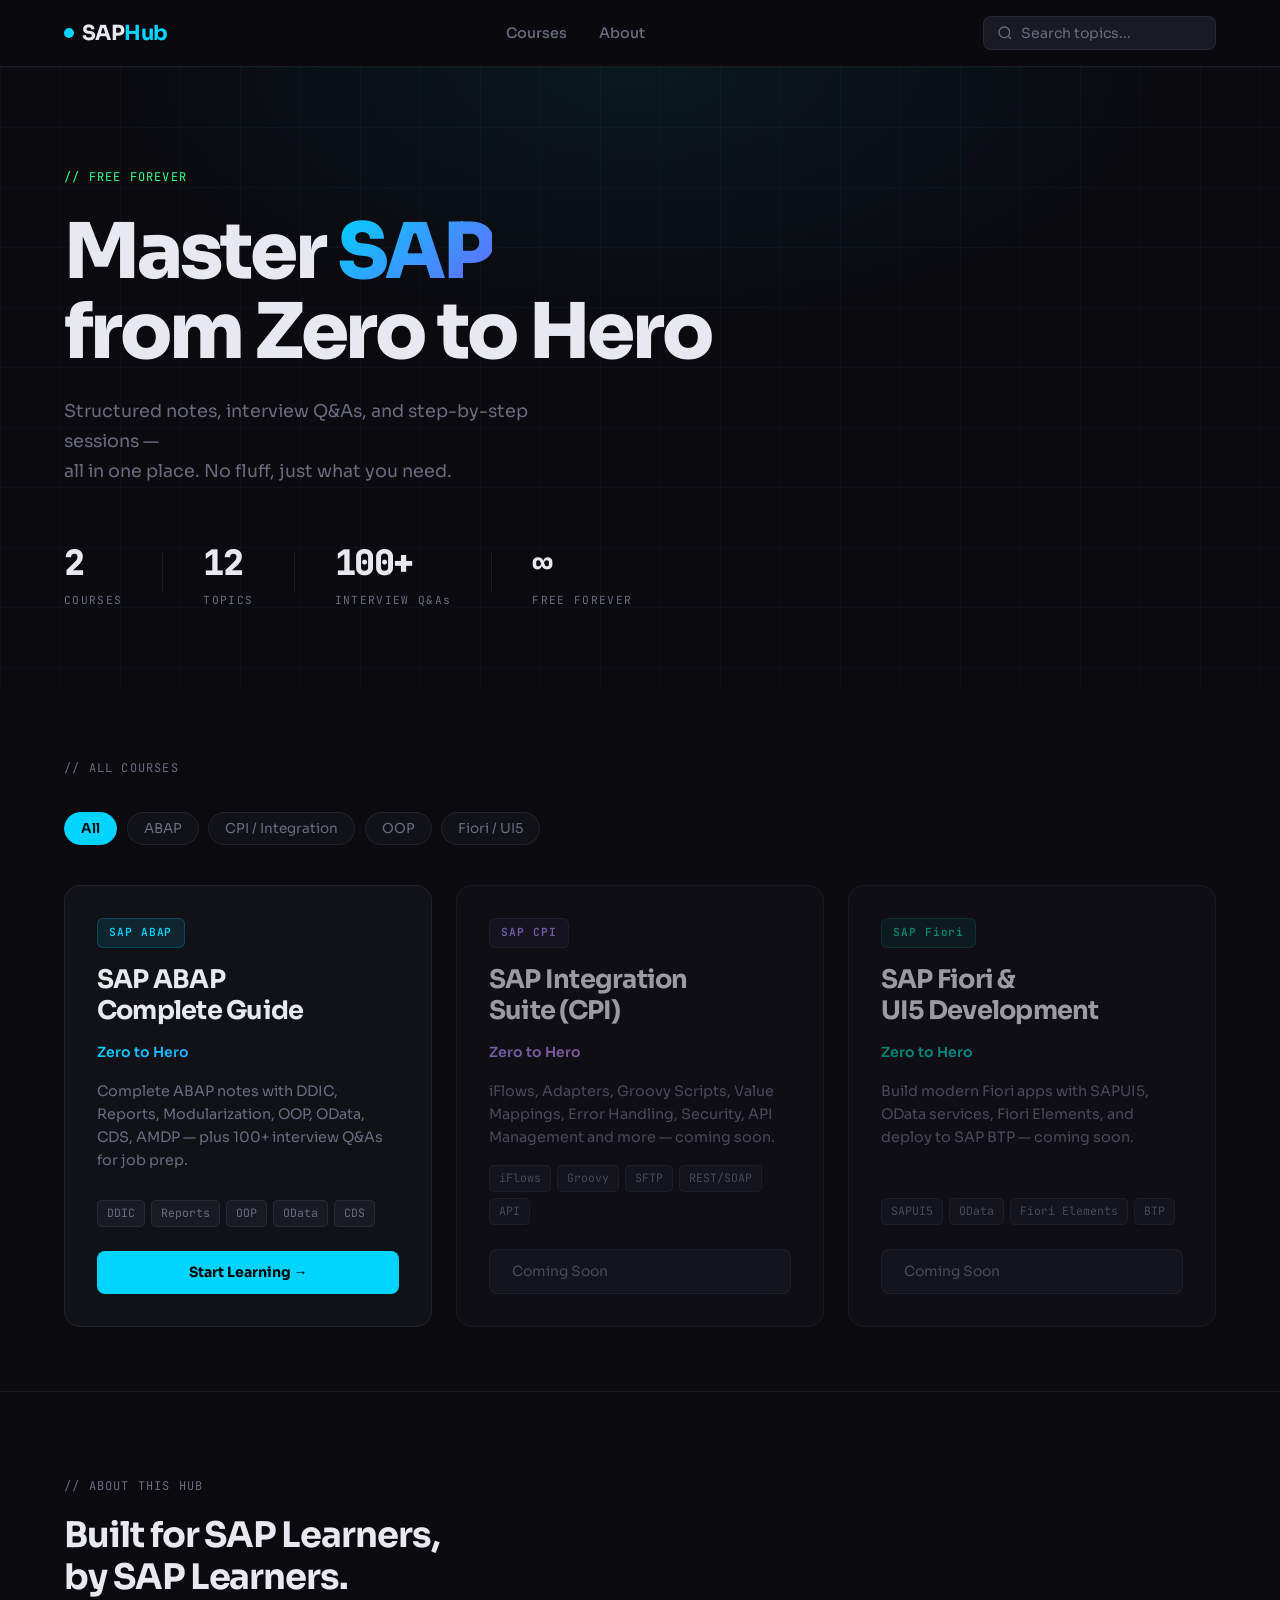
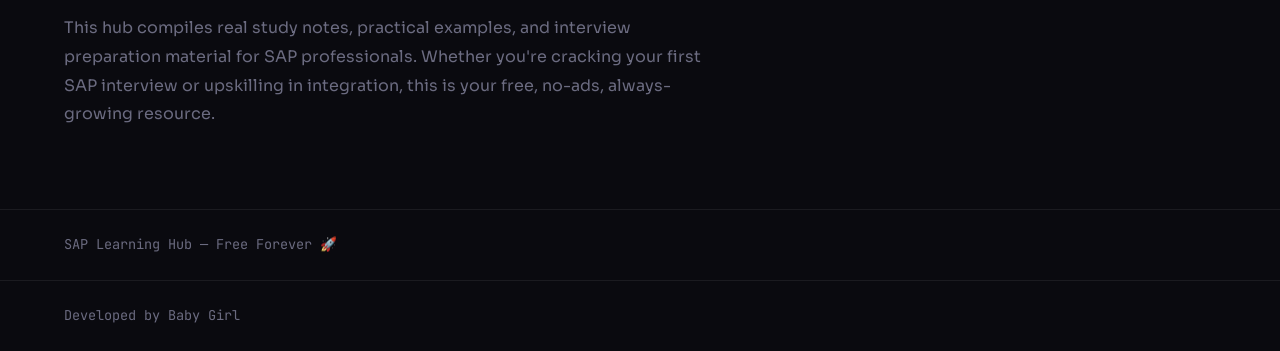
==== sap-developers-learning-hub/index.html @ d20fcca6 "Initial commit" ====
<!DOCTYPE html>
<html lang="en">
<head>
  <meta charset="UTF-8" />
  <meta name="viewport" content="width=device-width, initial-scale=1.0" />
  <title>SAP Learning Hub — Zero to Hero</title>
  <link rel="preconnect" href="https://fonts.googleapis.com" />
  <link rel="preconnect" href="https://fonts.gstatic.com" crossorigin />
  <link href="https://fonts.googleapis.com/css2?family=JetBrains+Mono:wght@400;600;700&family=Sora:wght@300;400;600;700;800&display=swap" rel="stylesheet" />
  <link rel="stylesheet" href="style.css" />
</head>
<body>

  <!-- NAVBAR -->
  <nav class="navbar">
    <div class="nav-brand">
      <span class="brand-dot"></span>
      <span class="brand-name">SAP<span class="brand-accent">Hub</span></span>
    </div>
    <div class="nav-links">
      <a href="#courses">Courses</a>
      <a href="#about">About</a>
    </div>
    <div class="nav-search">
      <svg width="16" height="16" viewBox="0 0 24 24" fill="none" stroke="currentColor" stroke-width="2"><circle cx="11" cy="11" r="8"/><path d="m21 21-4.35-4.35"/></svg>
      <input type="text" id="searchInput" placeholder="Search topics..." onkeyup="filterCourses()" />
    </div>
  </nav>

  <!-- HERO -->
  <section class="hero">
    <div class="hero-grid-bg"></div>
    <div class="hero-content">
      <div class="hero-badge">// FREE FOREVER</div>
      <h1 class="hero-title">
        Master <span class="gradient-text">SAP</span><br />
        from Zero to Hero
      </h1>
      <p class="hero-subtitle">
        Structured notes, interview Q&amp;As, and step-by-step sessions —<br />
        all in one place. No fluff, just what you need.
      </p>

      <div class="stats-row">
        <div class="stat-item">
          <span class="stat-number" id="totalCourses">2</span>
          <span class="stat-label">COURSES</span>
        </div>
        <div class="stat-divider"></div>
        <div class="stat-item">
          <span class="stat-number">12</span>
          <span class="stat-label">TOPICS</span>
        </div>
        <div class="stat-divider"></div>
        <div class="stat-item">
          <span class="stat-number">100+</span>
          <span class="stat-label">INTERVIEW Q&amp;As</span>
        </div>
        <div class="stat-divider"></div>
        <div class="stat-item">
          <span class="stat-number">∞</span>
          <span class="stat-label">FREE FOREVER</span>
        </div>
      </div>
    </div>
  </section>

  <!-- COURSES SECTION -->
  <section class="courses-section" id="courses">
    <div class="section-header">
      <span class="section-label">// ALL COURSES</span>
    </div>

    <div class="filter-bar">
      <button class="filter-btn active" onclick="filterByTag('all', this)">All</button>
      <button class="filter-btn" onclick="filterByTag('abap', this)">ABAP</button>
      <button class="filter-btn" onclick="filterByTag('cpi', this)">CPI / Integration</button>
      <button class="filter-btn" onclick="filterByTag('oop', this)">OOP</button>
      <button class="filter-btn" onclick="filterByTag('fiori', this)">Fiori / UI5</button>
    </div>

    <div class="courses-grid" id="coursesGrid">

      <!-- COURSE 1: SAP ABAP -->
      <div class="course-card" data-tags="abap oop" data-title="SAP ABAP Complete Guide">
        <div class="card-tag tag-abap">SAP ABAP</div>
        <h2 class="card-title">SAP ABAP<br/>Complete Guide</h2>
        <p class="card-sub gradient-text-abap">Zero to Hero</p>
        <p class="card-desc">Complete ABAP notes with DDIC, Reports, Modularization, OOP, OData, CDS, AMDP — plus 100+ interview Q&amp;As for job prep.</p>
        <div class="card-tags-row">
          <span class="tag">DDIC</span>
          <span class="tag">Reports</span>
          <span class="tag">OOP</span>
          <span class="tag">OData</span>
          <span class="tag">CDS</span>
        </div>
        <a href="abap/index.html" class="card-btn">Start Learning →</a>
      </div>

      <!-- COURSE 2: SAP CPI (Coming Soon) -->
      <div class="course-card coming-soon" data-tags="cpi" data-title="SAP CPI Integration">
        <div class="card-tag tag-cpi">SAP CPI</div>
        <h2 class="card-title">SAP Integration<br/>Suite (CPI)</h2>
        <p class="card-sub gradient-text-cpi">Zero to Hero</p>
        <p class="card-desc">iFlows, Adapters, Groovy Scripts, Value Mappings, Error Handling, Security, API Management and more — coming soon.</p>
        <div class="card-tags-row">
          <span class="tag">iFlows</span>
          <span class="tag">Groovy</span>
          <span class="tag">SFTP</span>
          <span class="tag">REST/SOAP</span>
          <span class="tag">API</span>
        </div>
        <span class="card-btn-disabled">Coming Soon</span>
      </div>

      <!-- COURSE 3: Fiori (Coming Soon) -->
      <div class="course-card coming-soon" data-tags="fiori" data-title="SAP Fiori UI5">
        <div class="card-tag tag-fiori">SAP Fiori</div>
        <h2 class="card-title">SAP Fiori &amp;<br/>UI5 Development</h2>
        <p class="card-sub gradient-text-fiori">Zero to Hero</p>
        <p class="card-desc">Build modern Fiori apps with SAPUI5, OData services, Fiori Elements, and deploy to SAP BTP — coming soon.</p>
        <div class="card-tags-row">
          <span class="tag">SAPUI5</span>
          <span class="tag">OData</span>
          <span class="tag">Fiori Elements</span>
          <span class="tag">BTP</span>
        </div>
        <span class="card-btn-disabled">Coming Soon</span>
      </div>

    </div>
  </section>

  <!-- ABOUT SECTION -->
  <section class="about-section" id="about">
    <div class="about-inner">
      <span class="section-label">// ABOUT THIS HUB</span>
      <h2 class="about-title">Built for SAP Learners,<br/>by SAP Learners.</h2>
      <p class="about-text">
        This hub compiles real study notes, practical examples, and interview preparation material for SAP professionals.
        Whether you're cracking your first SAP interview or upskilling in integration, this is your free, no-ads, always-growing resource.
      </p>
    </div>
  </section>

  <footer class="footer">
    <span>SAP Learning Hub — Free Forever 🚀</span>
  </footer>

    <footer class="footer">
    <span>Developed by Baby Girl </span>
  </footer>

  <script src="app.js"></script>
</body>
</html>
---- sap-developers-learning-hub/style.css ----
/* ===== RESET & BASE ===== */
*, *::before, *::after { box-sizing: border-box; margin: 0; padding: 0; }

:root {
  --bg: #0a0a0f;
  --bg2: #111118;
  --bg3: #1a1a24;
  --border: rgba(255,255,255,0.07);
  --text: #e8e8f0;
  --text-muted: #6b6b80;
  --accent-abap: #00d4ff;
  --accent-cpi: #7c5cbf;
  --accent-fiori: #00c9a7;
  --accent-green: #39ff8a;
  --font-main: 'Sora', sans-serif;
  --font-mono: 'JetBrains Mono', monospace;
}

html { scroll-behavior: smooth; }
body {
  background: var(--bg);
  color: var(--text);
  font-family: var(--font-main);
  font-size: 16px;
  line-height: 1.6;
  min-height: 100vh;
}

/* ===== NAVBAR ===== */
.navbar {
  display: flex;
  align-items: center;
  justify-content: space-between;
  padding: 1rem 4rem;
  border-bottom: 1px solid var(--border);
  position: sticky;
  top: 0;
  background: rgba(10,10,15,0.92);
  backdrop-filter: blur(12px);
  z-index: 100;
}

.nav-brand {
  display: flex;
  align-items: center;
  gap: 0.5rem;
  text-decoration: none;
}
.brand-dot {
  width: 10px; height: 10px;
  background: var(--accent-abap);
  border-radius: 50%;
  animation: pulse 2s infinite;
}
@keyframes pulse {
  0%, 100% { box-shadow: 0 0 0 0 rgba(0,212,255,0.4); }
  50% { box-shadow: 0 0 0 8px rgba(0,212,255,0); }
}
.brand-name {
  font-size: 1.3rem;
  font-weight: 700;
  letter-spacing: -0.03em;
  color: var(--text);
}
.brand-accent { color: var(--accent-abap); }

.nav-links { display: flex; gap: 2rem; }
.nav-links a {
  color: var(--text-muted);
  text-decoration: none;
  font-size: 0.9rem;
  font-weight: 500;
  transition: color 0.2s;
}
.nav-links a:hover { color: var(--text); }

.nav-search {
  display: flex;
  align-items: center;
  gap: 0.5rem;
  background: var(--bg3);
  border: 1px solid var(--border);
  border-radius: 8px;
  padding: 0.45rem 0.85rem;
}
.nav-search svg { color: var(--text-muted); flex-shrink: 0; }
.nav-search input {
  background: none;
  border: none;
  outline: none;
  color: var(--text);
  font-family: var(--font-main);
  font-size: 0.875rem;
  width: 180px;
}
.nav-search input::placeholder { color: var(--text-muted); }

/* ===== HERO ===== */
.hero {
  position: relative;
  padding: 6rem 4rem 5rem;
  overflow: hidden;
}
.hero-grid-bg {
  position: absolute;
  inset: 0;
  background-image:
    linear-gradient(rgba(0,212,255,0.04) 1px, transparent 1px),
    linear-gradient(90deg, rgba(0,212,255,0.04) 1px, transparent 1px);
  background-size: 60px 60px;
  pointer-events: none;
}
.hero-grid-bg::after {
  content: '';
  position: absolute;
  inset: 0;
  background: radial-gradient(ellipse 60% 60% at 50% 0%, rgba(0,212,255,0.07) 0%, transparent 70%);
}
.hero-content { position: relative; max-width: 800px; }
.hero-badge {
  font-family: var(--font-mono);
  font-size: 0.75rem;
  color: var(--accent-green);
  letter-spacing: 0.1em;
  margin-bottom: 1.5rem;
  display: inline-block;
}
.hero-title {
  font-size: clamp(2.8rem, 6vw, 5rem);
  font-weight: 800;
  line-height: 1.05;
  letter-spacing: -0.04em;
  margin-bottom: 1.5rem;
}
.gradient-text {
  background: linear-gradient(135deg, var(--accent-abap) 0%, #6c63ff 100%);
  -webkit-background-clip: text;
  -webkit-text-fill-color: transparent;
  background-clip: text;
}
.hero-subtitle {
  color: var(--text-muted);
  font-size: 1.1rem;
  margin-bottom: 3rem;
  max-width: 540px;
  line-height: 1.7;
}

/* ===== STATS ===== */
.stats-row {
  display: flex;
  align-items: center;
  gap: 2.5rem;
  flex-wrap: wrap;
}
.stat-item { display: flex; flex-direction: column; }
.stat-number {
  font-size: 2.2rem;
  font-weight: 800;
  letter-spacing: -0.04em;
  color: var(--text);
  font-family: var(--font-mono);
}
.stat-label {
  font-size: 0.7rem;
  font-family: var(--font-mono);
  color: var(--text-muted);
  letter-spacing: 0.12em;
  margin-top: 0.1rem;
}
.stat-divider {
  width: 1px;
  height: 2.5rem;
  background: var(--border);
}

/* ===== COURSES SECTION ===== */
.courses-section {
  padding: 4rem;
}
.section-header { margin-bottom: 2rem; }
.section-label {
  font-family: var(--font-mono);
  font-size: 0.75rem;
  color: var(--text-muted);
  letter-spacing: 0.1em;
}

/* ===== FILTER BAR ===== */
.filter-bar {
  display: flex;
  gap: 0.6rem;
  margin-bottom: 2.5rem;
  flex-wrap: wrap;
}
.filter-btn {
  padding: 0.45rem 1rem;
  border-radius: 999px;
  border: 1px solid var(--border);
  background: var(--bg2);
  color: var(--text-muted);
  font-family: var(--font-main);
  font-size: 0.85rem;
  cursor: pointer;
  transition: all 0.2s;
}
.filter-btn:hover { border-color: rgba(255,255,255,0.2); color: var(--text); }
.filter-btn.active {
  background: var(--accent-abap);
  border-color: var(--accent-abap);
  color: #000;
  font-weight: 600;
}

/* ===== COURSE CARDS ===== */
.courses-grid {
  display: grid;
  grid-template-columns: repeat(auto-fill, minmax(340px, 1fr));
  gap: 1.5rem;
}
.course-card {
  background: var(--bg2);
  border: 1px solid var(--border);
  border-radius: 16px;
  padding: 2rem;
  display: flex;
  flex-direction: column;
  gap: 1rem;
  transition: border-color 0.3s, transform 0.3s, box-shadow 0.3s;
  position: relative;
  overflow: hidden;
}
.course-card::before {
  content: '';
  position: absolute;
  top: 0; left: 0; right: 0;
  height: 1px;
  background: linear-gradient(90deg, transparent, rgba(0,212,255,0.4), transparent);
  opacity: 0;
  transition: opacity 0.3s;
}
.course-card:hover {
  border-color: rgba(0,212,255,0.25);
  transform: translateY(-4px);
  box-shadow: 0 20px 40px rgba(0,0,0,0.4);
}
.course-card:hover::before { opacity: 1; }

.course-card.coming-soon { opacity: 0.65; }
.course-card.coming-soon:hover { transform: none; }

.card-tag {
  display: inline-block;
  font-family: var(--font-mono);
  font-size: 0.7rem;
  letter-spacing: 0.08em;
  padding: 0.3rem 0.7rem;
  border-radius: 6px;
  font-weight: 600;
  width: fit-content;
}
.tag-abap { background: rgba(0,212,255,0.1); color: var(--accent-abap); border: 1px solid rgba(0,212,255,0.2); }
.tag-cpi  { background: rgba(124,92,191,0.1); color: #a78bfa; border: 1px solid rgba(124,92,191,0.2); }
.tag-fiori { background: rgba(0,201,167,0.1); color: var(--accent-fiori); border: 1px solid rgba(0,201,167,0.2); }

.card-title {
  font-size: 1.6rem;
  font-weight: 700;
  letter-spacing: -0.03em;
  line-height: 1.2;
}
.card-sub {
  font-size: 0.875rem;
  font-weight: 600;
}
.gradient-text-abap {
  background: linear-gradient(135deg, var(--accent-abap), #6c63ff);
  -webkit-background-clip: text; -webkit-text-fill-color: transparent; background-clip: text;
}
.gradient-text-cpi {
  background: linear-gradient(135deg, #a78bfa, #f472b6);
  -webkit-background-clip: text; -webkit-text-fill-color: transparent; background-clip: text;
}
.gradient-text-fiori {
  background: linear-gradient(135deg, var(--accent-fiori), #00d4ff);
  -webkit-background-clip: text; -webkit-text-fill-color: transparent; background-clip: text;
}

.card-desc {
  color: var(--text-muted);
  font-size: 0.9rem;
  line-height: 1.6;
  flex: 1;
}
.card-tags-row {
  display: flex;
  flex-wrap: wrap;
  gap: 0.4rem;
}
.tag {
  font-size: 0.72rem;
  font-family: var(--font-mono);
  padding: 0.2rem 0.55rem;
  border-radius: 5px;
  background: var(--bg3);
  color: var(--text-muted);
  border: 1px solid var(--border);
}
.card-btn {
  display: inline-block;
  margin-top: 0.5rem;
  padding: 0.65rem 1.4rem;
  background: var(--accent-abap);
  color: #000;
  font-weight: 700;
  font-size: 0.875rem;
  border-radius: 8px;
  text-decoration: none;
  transition: opacity 0.2s, transform 0.2s;
  text-align: center;
}
.card-btn:hover { opacity: 0.88; transform: translateY(-1px); }
.card-btn-disabled {
  display: inline-block;
  margin-top: 0.5rem;
  padding: 0.65rem 1.4rem;
  background: var(--bg3);
  color: var(--text-muted);
  font-size: 0.875rem;
  border-radius: 8px;
  border: 1px solid var(--border);
  cursor: not-allowed;
}

/* ===== ABOUT SECTION ===== */
.about-section {
  padding: 5rem 4rem;
  border-top: 1px solid var(--border);
}
.about-inner { max-width: 640px; }
.about-title {
  font-size: 2.2rem;
  font-weight: 700;
  letter-spacing: -0.03em;
  margin: 1rem 0;
  line-height: 1.2;
}
.about-text { color: var(--text-muted); line-height: 1.8; }

/* ===== FOOTER ===== */
.footer {
  border-top: 1px solid var(--border);
  padding: 1.5rem 4rem;
  color: var(--text-muted);
  font-size: 0.85rem;
  font-family: var(--font-mono);
}

/* ===== HIDDEN (filter) ===== */
.hidden { display: none !important; }

/* ===== RESPONSIVE ===== */
@media (max-width: 768px) {
  .navbar { padding: 1rem 1.5rem; }
  .nav-links { display: none; }
  .nav-search input { width: 120px; }
  .hero { padding: 4rem 1.5rem 3rem; }
  .courses-section, .about-section { padding: 3rem 1.5rem; }
  .courses-grid { grid-template-columns: 1fr; }
  .stats-row { gap: 1.5rem; }
  .footer { padding: 1.5rem; }
}
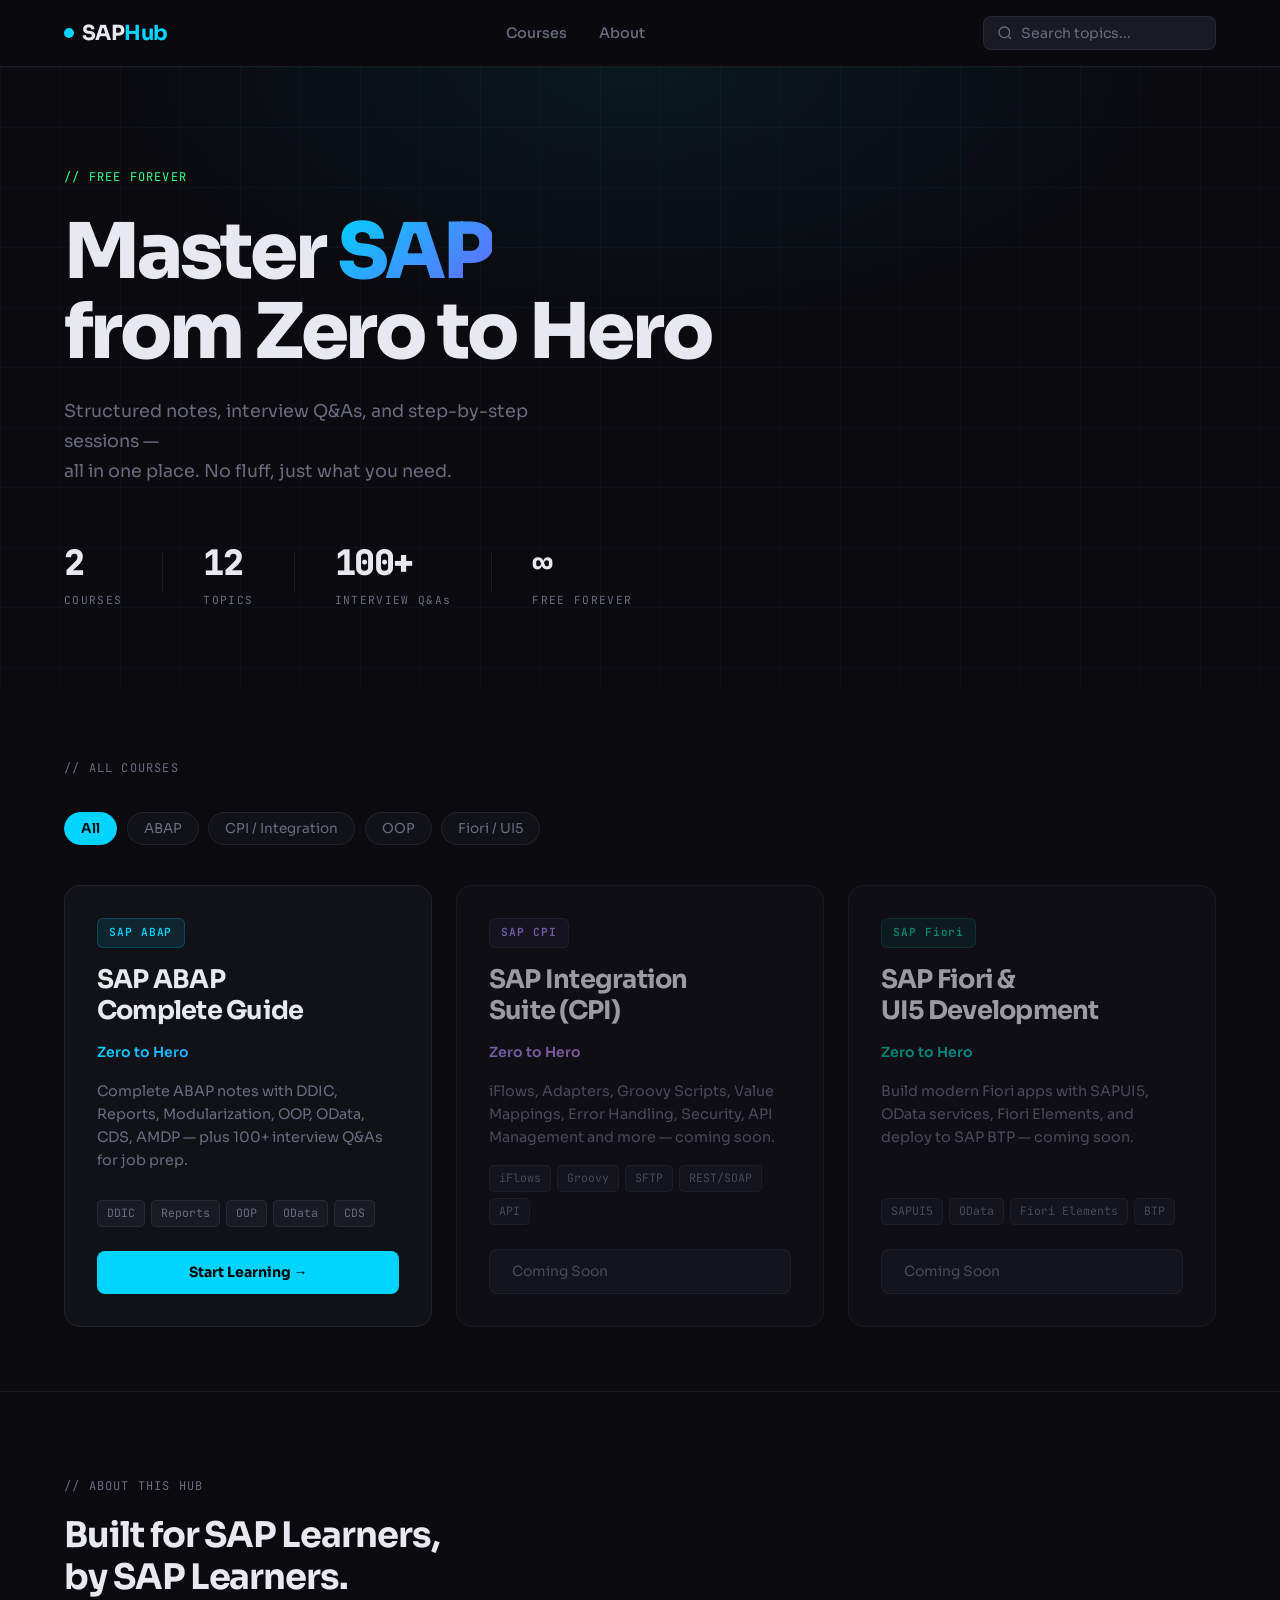
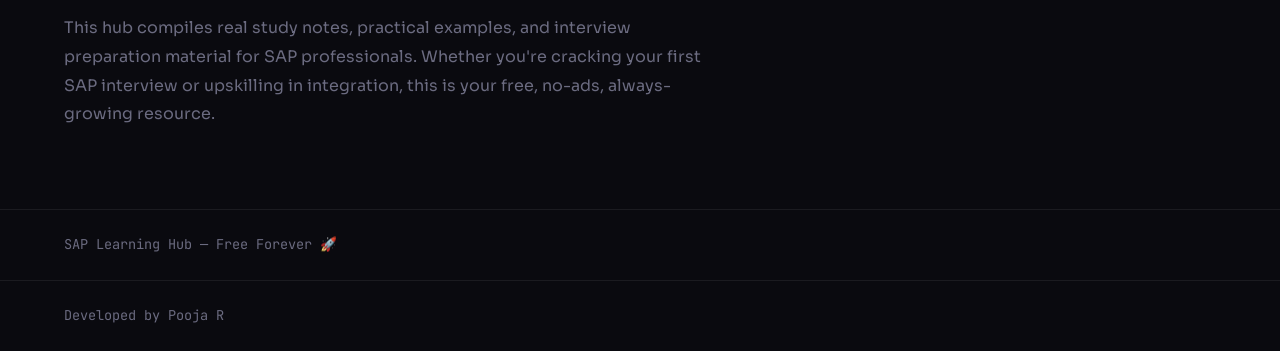
==== commit 51dfad5a: "Update index.html" ====
--- a/sap-developers-learning-hub/index.html
+++ b/sap-developers-learning-hub/index.html
@@ -148,7 +148,7 @@
   </footer>
 
     <footer class="footer">
-    <span>Developed by Baby Girl </span>
+    <span>Developed by Pooja R </span>
   </footer>
 
   <script src="app.js"></script>
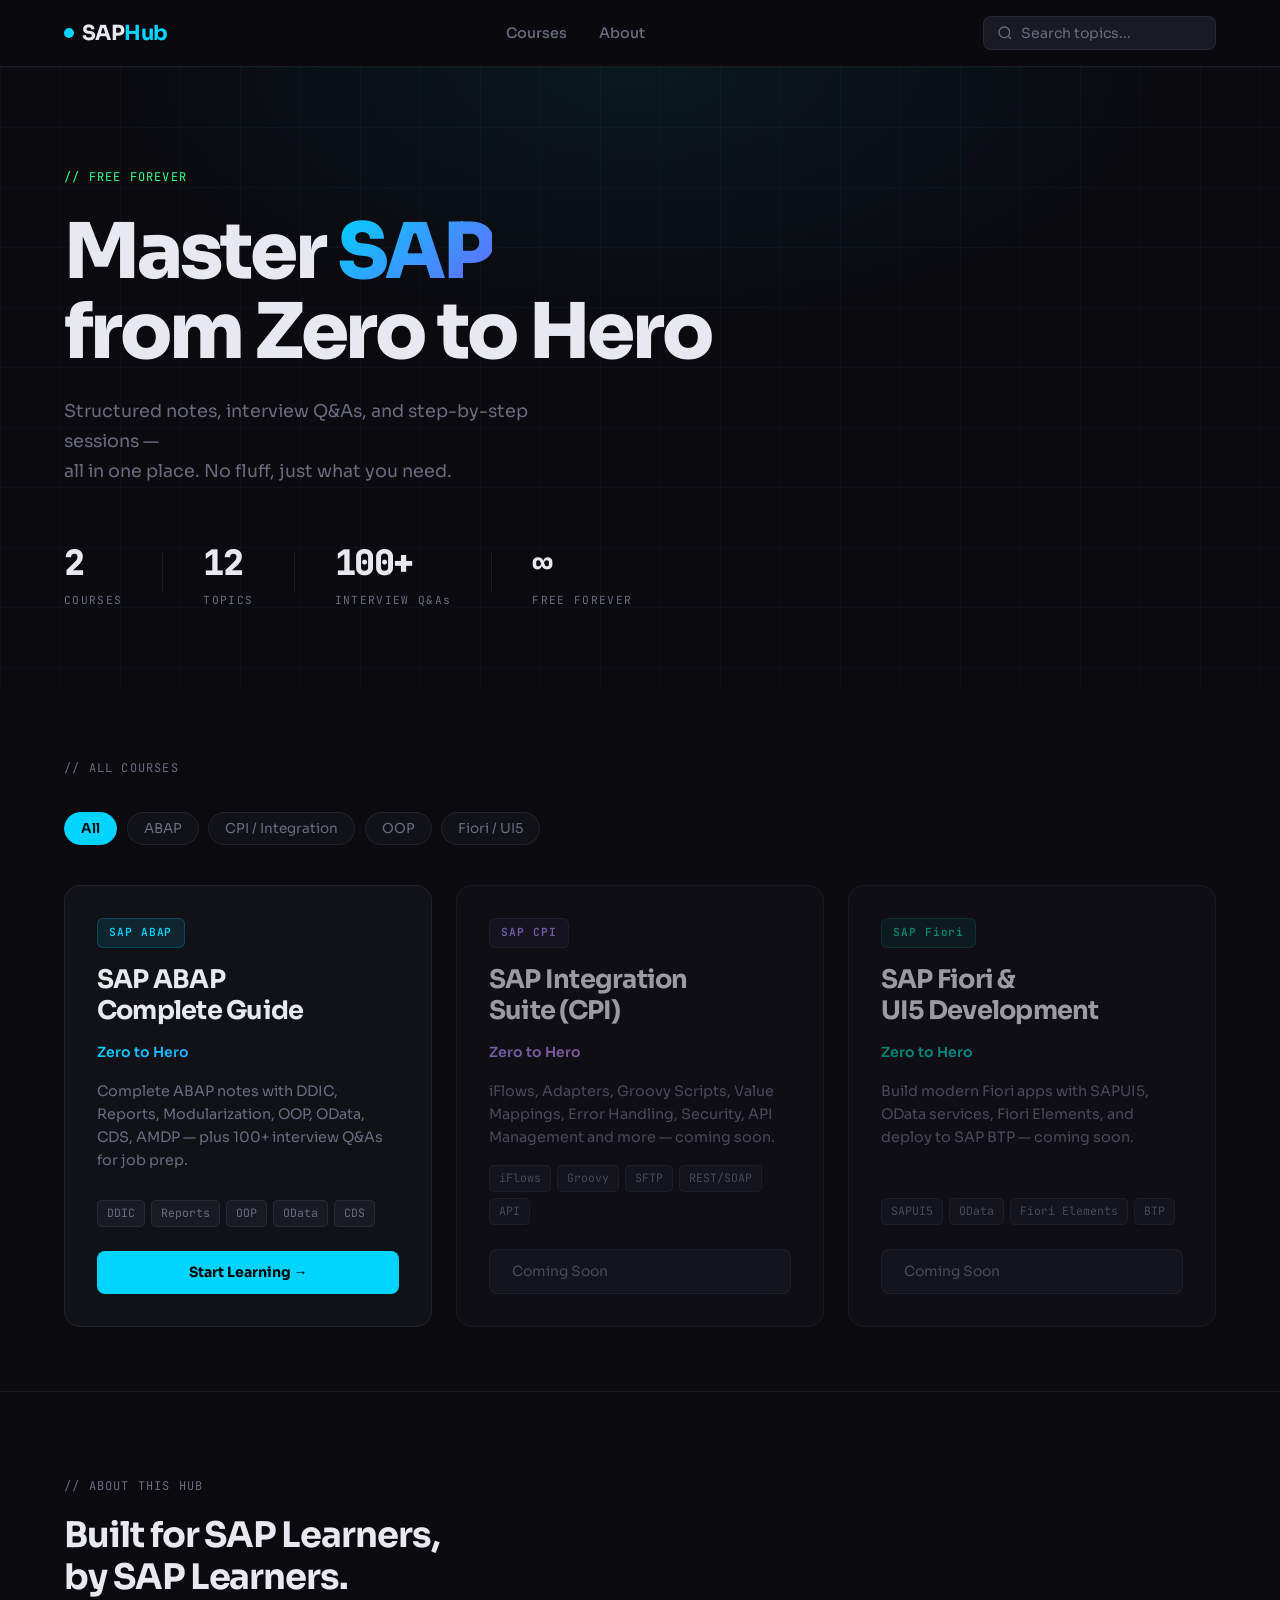
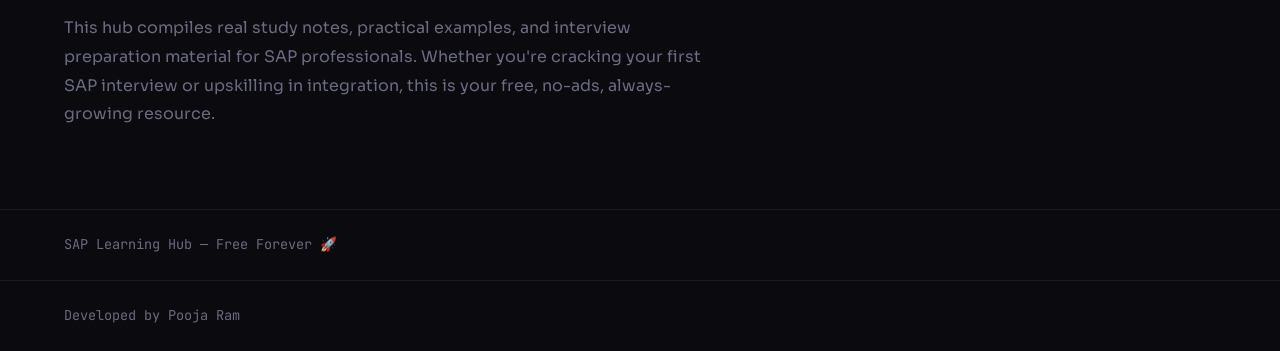
==== commit 55f0a79b: "message" ====
--- a/sap-developers-learning-hub/index.html
+++ b/sap-developers-learning-hub/index.html
@@ -148,7 +148,7 @@
   </footer>
 
     <footer class="footer">
-    <span>Developed by Pooja R </span>
+    <span>Developed by Pooja Ram </span>
   </footer>
 
   <script src="app.js"></script>
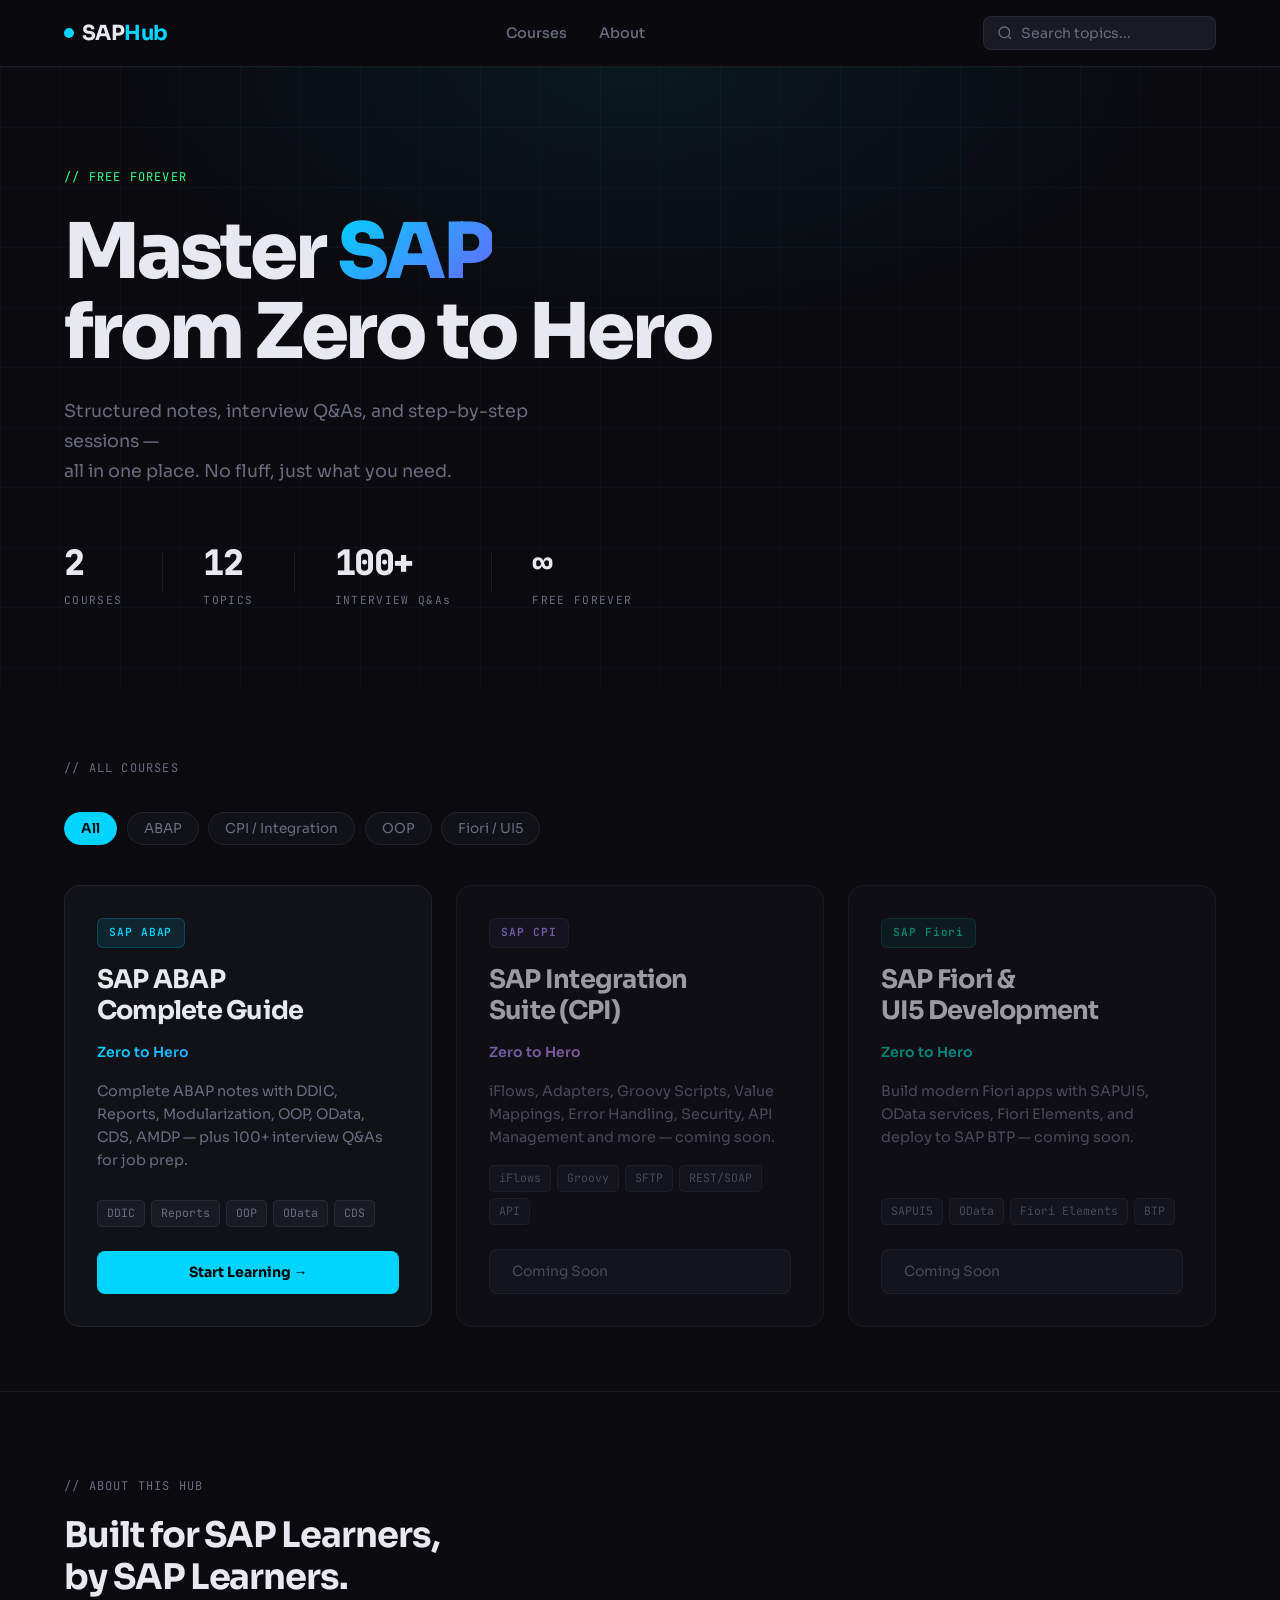
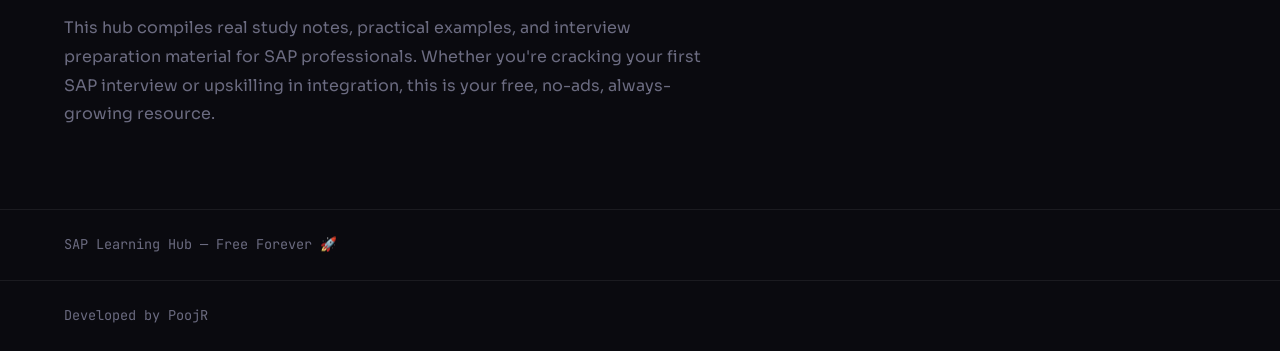
==== commit 3c51a344: "Commit" ====
--- a/sap-developers-learning-hub/index.html
+++ b/sap-developers-learning-hub/index.html
@@ -148,7 +148,7 @@
   </footer>
 
     <footer class="footer">
-    <span>Developed by Pooja Ram </span>
+    <span>Developed by PoojR </span>
   </footer>
 
   <script src="app.js"></script>
